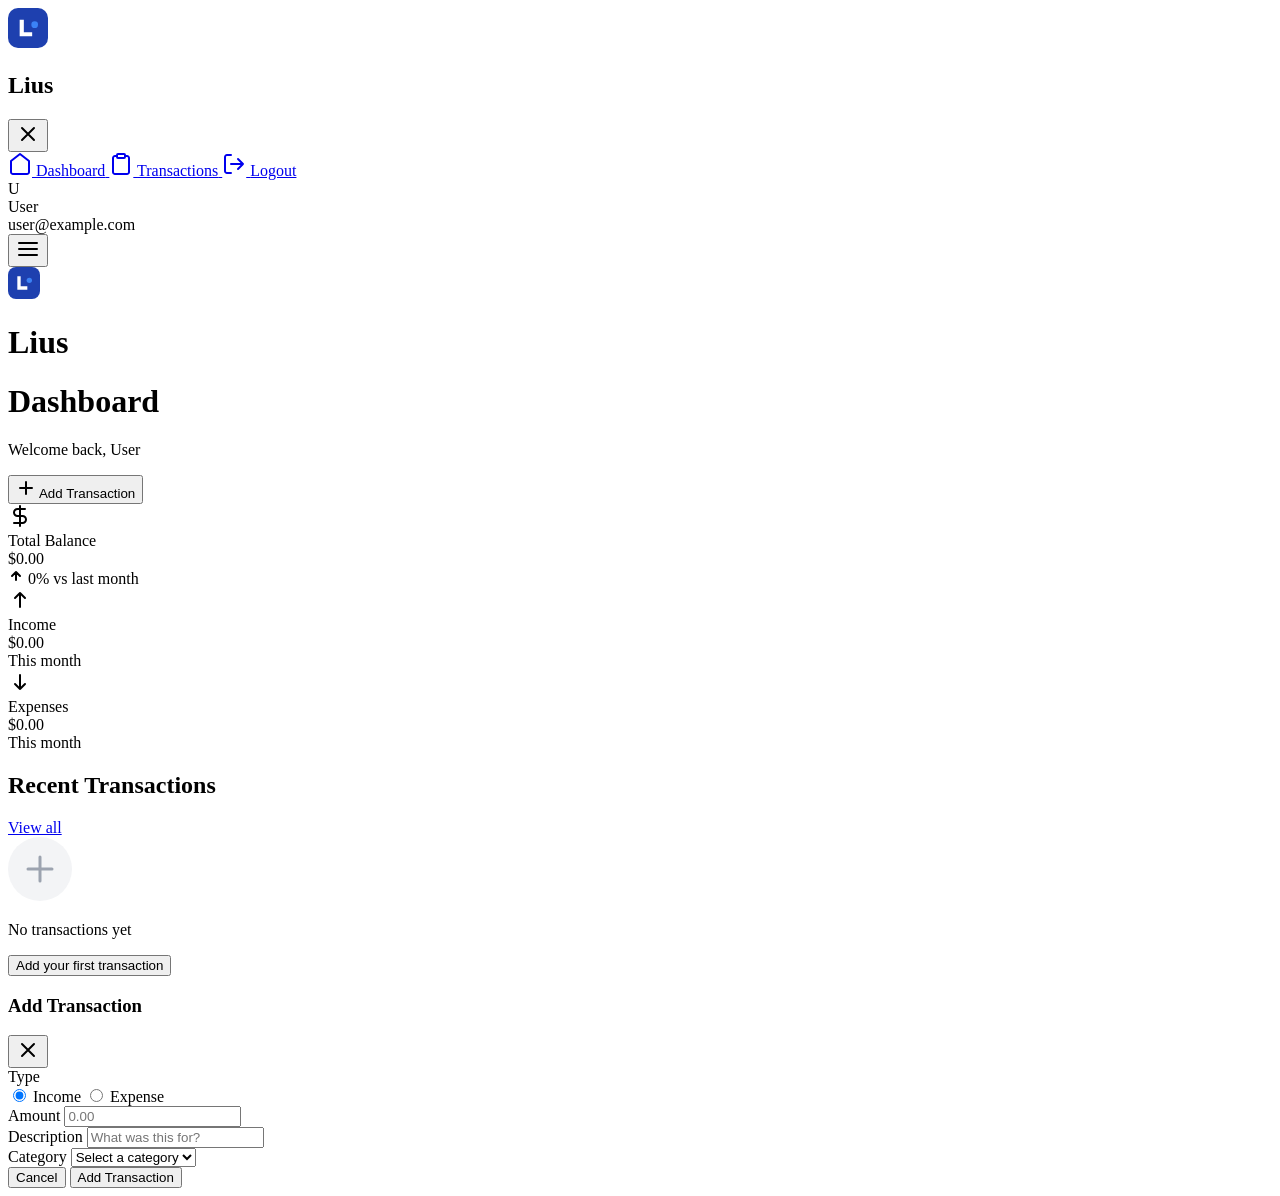
==== dashboard.html @ 4ce74816 "Add files via upload" ====
<!DOCTYPE html>
<html lang="en">
<head>
    <meta charset="UTF-8">
    <meta name="viewport" content="width=device-width, initial-scale=1.0">
    <title>Dashboard - Lius Finance</title>
    <link rel="preconnect" href="https://fonts.googleapis.com">
    <link rel="preconnect" href="https://fonts.gstatic.com" crossorigin>
    <link href="https://fonts.googleapis.com/css2?family=Lexend:wght@300;400;500;600;700&display=swap" rel="stylesheet">
    <link rel="stylesheet" href="css/style.css">
</head>
<body class="dashboard-page">
    <div class="dashboard-container">
        <!-- Sidebar -->
        <aside class="sidebar" id="sidebar">
            <div class="sidebar-header">
                <div class="logo-section">
                    <div class="logo">
                        <svg width="40" height="40" viewBox="0 0 48 48" fill="none" xmlns="http://www.w3.org/2000/svg">
                            <rect width="48" height="48" rx="12" fill="#1E40AF"/>
                            <path d="M14 34V14H19V29H29V34H14Z" fill="white"/>
                            <circle cx="32" cy="20" r="4" fill="#3B82F6"/>
                        </svg>
                    </div>
                    <h1 class="logo-text">Lius</h1>
                </div>
                <button class="sidebar-toggle" id="sidebarToggle">
                    <svg width="24" height="24" viewBox="0 0 24 24" fill="none">
                        <path d="M6 18L18 6M6 6L18 18" stroke="currentColor" stroke-width="2" stroke-linecap="round"/>
                    </svg>
                </button>
            </div>
            
            <nav class="sidebar-nav">
                <a href="dashboard.html" class="nav-item active">
                    <svg class="nav-icon" width="24" height="24" viewBox="0 0 24 24" fill="none">
                        <path d="M3 9L12 2L21 9V20C21 20.5304 20.7893 21.0391 20.4142 21.4142C20.0391 21.7893 19.5304 22 19 22H5C4.46957 22 3.96086 21.7893 3.58579 21.4142C3.21071 21.0391 3 20.5304 3 20V9Z" stroke="currentColor" stroke-width="2" stroke-linecap="round" stroke-linejoin="round"/>
                    </svg>
                    <span class="nav-text">Dashboard</span>
                </a>
                
                <a href="transactions.html" class="nav-item">
                    <svg class="nav-icon" width="24" height="24" viewBox="0 0 24 24" fill="none">
                        <path d="M16 4H18C18.5304 4 19.0391 4.21071 19.4142 4.58579C19.7893 4.96086 20 5.46957 20 6V20C20 20.5304 19.7893 21.0391 19.4142 21.4142C19.0391 21.7893 18.5304 22 18 22H6C5.46957 22 4.96086 21.7893 4.58579 21.4142C4.21071 21.0391 4 20.5304 4 20V6C4 5.46957 4.21071 4.96086 4.58579 4.58579C4.96086 4.21071 5.46957 4 6 4H8M9 2H15C15.5523 2 16 2.44772 16 3V5C16 5.55228 15.5523 6 15 6H9C8.44772 6 8 5.55228 8 5V3C8 2.44772 8.44772 2 9 2Z" stroke="currentColor" stroke-width="2" stroke-linecap="round" stroke-linejoin="round"/>
                    </svg>
                    <span class="nav-text">Transactions</span>
                </a>
                
                <a href="#" class="nav-item" id="logoutBtn">
                    <svg class="nav-icon" width="24" height="24" viewBox="0 0 24 24" fill="none">
                        <path d="M9 21H5C4.46957 21 3.96086 20.7893 3.58579 20.4142C3.21071 20.0391 3 19.5304 3 19V5C3 4.46957 3.21071 3.96086 3.58579 3.58579C3.96086 3.21071 4.46957 3 5 3H9M16 17L21 12M21 12L16 7M21 12H9" stroke="currentColor" stroke-width="2" stroke-linecap="round" stroke-linejoin="round"/>
                    </svg>
                    <span class="nav-text">Logout</span>
                </a>
            </nav>
            
            <div class="sidebar-footer">
                <div class="user-profile">
                    <div class="user-avatar" id="userAvatar">
                        <span id="userInitials">U</span>
                    </div>
                    <div class="user-info">
                        <div class="user-name" id="userName">User</div>
                        <div class="user-email" id="userEmail">user@example.com</div>
                    </div>
                </div>
            </div>
        </aside>
        
        <!-- Mobile Header -->
        <header class="mobile-header">
            <button class="mobile-menu-btn" id="mobileMenuBtn">
                <svg width="24" height="24" viewBox="0 0 24 24" fill="none">
                    <path d="M3 12H21M3 6H21M3 18H21" stroke="currentColor" stroke-width="2" stroke-linecap="round"/>
                </svg>
            </button>
            <div class="logo-section">
                <div class="logo">
                    <svg width="32" height="32" viewBox="0 0 48 48" fill="none" xmlns="http://www.w3.org/2000/svg">
                        <rect width="48" height="48" rx="12" fill="#1E40AF"/>
                        <path d="M14 34V14H19V29H29V34H14Z" fill="white"/>
                        <circle cx="32" cy="20" r="4" fill="#3B82F6"/>
                    </svg>
                </div>
                <h1 class="logo-text">Lius</h1>
            </div>
            <div style="width: 40px;"></div>
        </header>
        
        <!-- Main Content -->
        <main class="main-content">
            <div class="page-header">
                <div>
                    <h1 class="page-title">Dashboard</h1>
                    <p class="page-subtitle">Welcome back, <span id="dashboardUserName">User</span></p>
                </div>
                <button class="btn-primary" id="addTransactionBtn">
                    <svg width="20" height="20" viewBox="0 0 20 20" fill="none">
                        <path d="M10 4V16M4 10H16" stroke="currentColor" stroke-width="2" stroke-linecap="round"/>
                    </svg>
                    <span class="btn-text">Add Transaction</span>
                </button>
            </div>
            
            <!-- Summary Cards -->
            <div class="summary-grid">
                <div class="summary-card balance-card">
                    <div class="card-header">
                        <div class="card-icon-wrapper blue">
                            <svg width="24" height="24" viewBox="0 0 24 24" fill="none">
                                <path d="M12 2V22M17 5H9.5C8.57174 5 7.6815 5.36875 7.02513 6.02513C6.36875 6.6815 6 7.57174 6 8.5C6 9.42826 6.36875 10.3185 7.02513 10.9749C7.6815 11.6313 8.57174 12 9.5 12H14.5C15.4283 12 16.3185 12.3687 16.9749 13.0251C17.6313 13.6815 18 14.5717 18 15.5C18 16.4283 17.6313 17.3185 16.9749 17.9749C16.3185 18.6313 15.4283 19 14.5 19H6" stroke="currentColor" stroke-width="2" stroke-linecap="round" stroke-linejoin="round"/>
                            </svg>
                        </div>
                        <span class="card-label">Total Balance</span>
                    </div>
                    <div class="card-value" id="totalBalance">$0.00</div>
                    <div class="card-footer">
                        <span class="trend-indicator positive" id="balanceTrend">
                            <svg width="16" height="16" viewBox="0 0 16 16" fill="none">
                                <path d="M8 12V4M8 4L4 8M8 4L12 8" stroke="currentColor" stroke-width="2" stroke-linecap="round" stroke-linejoin="round"/>
                            </svg>
                            0%
                        </span>
                        <span class="card-footer-text">vs last month</span>
                    </div>
                </div>
                
                <div class="summary-card income-card">
                    <div class="card-header">
                        <div class="card-icon-wrapper green">
                            <svg width="24" height="24" viewBox="0 0 24 24" fill="none">
                                <path d="M12 5V19M12 5L7 10M12 5L17 10" stroke="currentColor" stroke-width="2" stroke-linecap="round" stroke-linejoin="round"/>
                            </svg>
                        </div>
                        <span class="card-label">Income</span>
                    </div>
                    <div class="card-value" id="totalIncome">$0.00</div>
                    <div class="card-footer">
                        <span class="card-footer-text">This month</span>
                    </div>
                </div>
                
                <div class="summary-card expense-card">
                    <div class="card-header">
                        <div class="card-icon-wrapper red">
                            <svg width="24" height="24" viewBox="0 0 24 24" fill="none">
                                <path d="M12 19V5M12 19L7 14M12 19L17 14" stroke="currentColor" stroke-width="2" stroke-linecap="round" stroke-linejoin="round"/>
                            </svg>
                        </div>
                        <span class="card-label">Expenses</span>
                    </div>
                    <div class="card-value" id="totalExpenses">$0.00</div>
                    <div class="card-footer">
                        <span class="card-footer-text">This month</span>
                    </div>
                </div>
            </div>
            
            <!-- Recent Transactions -->
            <div class="card">
                <div class="card-header-section">
                    <h2 class="card-title">Recent Transactions</h2>
                    <a href="transactions.html" class="link">View all</a>
                </div>
                <div class="transactions-list" id="recentTransactions">
                    <div class="empty-state">
                        <svg width="64" height="64" viewBox="0 0 64 64" fill="none">
                            <circle cx="32" cy="32" r="32" fill="#F3F4F6"/>
                            <path d="M32 20V44M20 32H44" stroke="#9CA3AF" stroke-width="3" stroke-linecap="round"/>
                        </svg>
                        <p>No transactions yet</p>
                        <button class="btn-secondary" onclick="document.getElementById('addTransactionBtn').click()">Add your first transaction</button>
                    </div>
                </div>
            </div>
        </main>
    </div>
    
    <!-- Add Transaction Modal -->
    <div class="modal" id="addTransactionModal">
        <div class="modal-content">
            <div class="modal-header">
                <h3 class="modal-title">Add Transaction</h3>
                <button class="modal-close" id="closeModalBtn">
                    <svg width="24" height="24" viewBox="0 0 24 24" fill="none">
                        <path d="M18 6L6 18M6 6L18 18" stroke="currentColor" stroke-width="2" stroke-linecap="round"/>
                    </svg>
                </button>
            </div>
            <form id="transactionForm" class="modal-form">
                <div class="form-group">
                    <label class="form-label">Type</label>
                    <div class="radio-group">
                        <label class="radio-label">
                            <input type="radio" name="type" value="income" checked>
                            <span class="radio-custom"></span>
                            <span>Income</span>
                        </label>
                        <label class="radio-label">
                            <input type="radio" name="type" value="expense">
                            <span class="radio-custom"></span>
                            <span>Expense</span>
                        </label>
                    </div>
                </div>
                
                <div class="form-group">
                    <label for="amount" class="form-label">Amount</label>
                    <input 
                        type="number" 
                        id="amount" 
                        class="form-input" 
                        placeholder="0.00"
                        step="0.01"
                        required
                    >
                </div>
                
                <div class="form-group">
                    <label for="description" class="form-label">Description</label>
                    <input 
                        type="text" 
                        id="description" 
                        class="form-input" 
                        placeholder="What was this for?"
                        required
                    >
                </div>
                
                <div class="form-group">
                    <label for="category" class="form-label">Category</label>
                    <select id="category" class="form-input" required>
                        <option value="">Select a category</option>
                        <option value="salary">Salary</option>
                        <option value="freelance">Freelance</option>
                        <option value="investment">Investment</option>
                        <option value="food">Food & Dining</option>
                        <option value="transport">Transportation</option>
                        <option value="shopping">Shopping</option>
                        <option value="bills">Bills & Utilities</option>
                        <option value="entertainment">Entertainment</option>
                        <option value="health">Health</option>
                        <option value="other">Other</option>
                    </select>
                </div>
                
                <div class="modal-footer">
                    <button type="button" class="btn-secondary" id="cancelBtn">Cancel</button>
                    <button type="submit" class="btn-primary">Add Transaction</button>
                </div>
            </form>
        </div>
    </div>
    
    <div id="toast" class="toast"></div>
    
    <script type="module" src="js/firebase.js"></script>
    <script type="module" src="js/dashboard.js"></script>
</body>
</html>
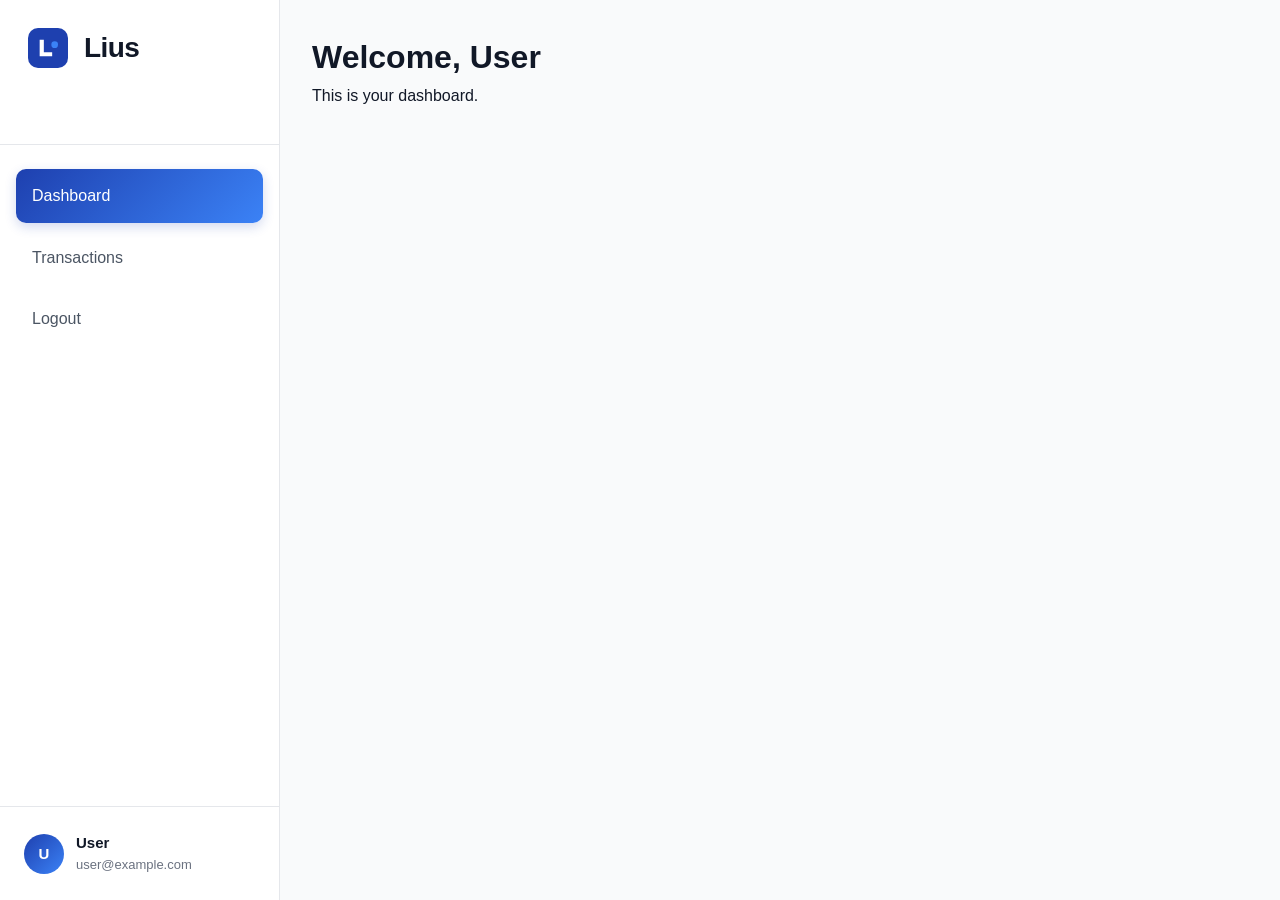
==== commit e49d6d00: "Update dashboard.html" ====
--- a/dashboard.html
+++ b/dashboard.html
@@ -33,23 +33,12 @@
             
             <nav class="sidebar-nav">
                 <a href="dashboard.html" class="nav-item active">
-                    <svg class="nav-icon" width="24" height="24" viewBox="0 0 24 24" fill="none">
-                        <path d="M3 9L12 2L21 9V20C21 20.5304 20.7893 21.0391 20.4142 21.4142C20.0391 21.7893 19.5304 22 19 22H5C4.46957 22 3.96086 21.7893 3.58579 21.4142C3.21071 21.0391 3 20.5304 3 20V9Z" stroke="currentColor" stroke-width="2" stroke-linecap="round" stroke-linejoin="round"/>
-                    </svg>
                     <span class="nav-text">Dashboard</span>
                 </a>
-                
                 <a href="transactions.html" class="nav-item">
-                    <svg class="nav-icon" width="24" height="24" viewBox="0 0 24 24" fill="none">
-                        <path d="M16 4H18C18.5304 4 19.0391 4.21071 19.4142 4.58579C19.7893 4.96086 20 5.46957 20 6V20C20 20.5304 19.7893 21.0391 19.4142 21.4142C19.0391 21.7893 18.5304 22 18 22H6C5.46957 22 4.96086 21.7893 4.58579 21.4142C4.21071 21.0391 4 20.5304 4 20V6C4 5.46957 4.21071 4.96086 4.58579 4.58579C4.96086 4.21071 5.46957 4 6 4H8M9 2H15C15.5523 2 16 2.44772 16 3V5C16 5.55228 15.5523 6 15 6H9C8.44772 6 8 5.55228 8 5V3C8 2.44772 8.44772 2 9 2Z" stroke="currentColor" stroke-width="2" stroke-linecap="round" stroke-linejoin="round"/>
-                    </svg>
                     <span class="nav-text">Transactions</span>
                 </a>
-                
                 <a href="#" class="nav-item" id="logoutBtn">
-                    <svg class="nav-icon" width="24" height="24" viewBox="0 0 24 24" fill="none">
-                        <path d="M9 21H5C4.46957 21 3.96086 20.7893 3.58579 20.4142C3.21071 20.0391 3 19.5304 3 19V5C3 4.46957 3.21071 3.96086 3.58579 3.58579C3.96086 3.21071 4.46957 3 5 3H9M16 17L21 12M21 12L16 7M21 12H9" stroke="currentColor" stroke-width="2" stroke-linecap="round" stroke-linejoin="round"/>
-                    </svg>
                     <span class="nav-text">Logout</span>
                 </a>
             </nav>
@@ -67,194 +56,19 @@
             </div>
         </aside>
         
-        <!-- Mobile Header -->
-        <header class="mobile-header">
-            <button class="mobile-menu-btn" id="mobileMenuBtn">
-                <svg width="24" height="24" viewBox="0 0 24 24" fill="none">
-                    <path d="M3 12H21M3 6H21M3 18H21" stroke="currentColor" stroke-width="2" stroke-linecap="round"/>
-                </svg>
-            </button>
-            <div class="logo-section">
-                <div class="logo">
-                    <svg width="32" height="32" viewBox="0 0 48 48" fill="none" xmlns="http://www.w3.org/2000/svg">
-                        <rect width="48" height="48" rx="12" fill="#1E40AF"/>
-                        <path d="M14 34V14H19V29H29V34H14Z" fill="white"/>
-                        <circle cx="32" cy="20" r="4" fill="#3B82F6"/>
-                    </svg>
-                </div>
-                <h1 class="logo-text">Lius</h1>
-            </div>
-            <div style="width: 40px;"></div>
-        </header>
-        
         <!-- Main Content -->
         <main class="main-content">
-            <div class="page-header">
-                <div>
-                    <h1 class="page-title">Dashboard</h1>
-                    <p class="page-subtitle">Welcome back, <span id="dashboardUserName">User</span></p>
-                </div>
-                <button class="btn-primary" id="addTransactionBtn">
-                    <svg width="20" height="20" viewBox="0 0 20 20" fill="none">
-                        <path d="M10 4V16M4 10H16" stroke="currentColor" stroke-width="2" stroke-linecap="round"/>
-                    </svg>
-                    <span class="btn-text">Add Transaction</span>
-                </button>
-            </div>
-            
-            <!-- Summary Cards -->
-            <div class="summary-grid">
-                <div class="summary-card balance-card">
-                    <div class="card-header">
-                        <div class="card-icon-wrapper blue">
-                            <svg width="24" height="24" viewBox="0 0 24 24" fill="none">
-                                <path d="M12 2V22M17 5H9.5C8.57174 5 7.6815 5.36875 7.02513 6.02513C6.36875 6.6815 6 7.57174 6 8.5C6 9.42826 6.36875 10.3185 7.02513 10.9749C7.6815 11.6313 8.57174 12 9.5 12H14.5C15.4283 12 16.3185 12.3687 16.9749 13.0251C17.6313 13.6815 18 14.5717 18 15.5C18 16.4283 17.6313 17.3185 16.9749 17.9749C16.3185 18.6313 15.4283 19 14.5 19H6" stroke="currentColor" stroke-width="2" stroke-linecap="round" stroke-linejoin="round"/>
-                            </svg>
-                        </div>
-                        <span class="card-label">Total Balance</span>
-                    </div>
-                    <div class="card-value" id="totalBalance">$0.00</div>
-                    <div class="card-footer">
-                        <span class="trend-indicator positive" id="balanceTrend">
-                            <svg width="16" height="16" viewBox="0 0 16 16" fill="none">
-                                <path d="M8 12V4M8 4L4 8M8 4L12 8" stroke="currentColor" stroke-width="2" stroke-linecap="round" stroke-linejoin="round"/>
-                            </svg>
-                            0%
-                        </span>
-                        <span class="card-footer-text">vs last month</span>
-                    </div>
-                </div>
-                
-                <div class="summary-card income-card">
-                    <div class="card-header">
-                        <div class="card-icon-wrapper green">
-                            <svg width="24" height="24" viewBox="0 0 24 24" fill="none">
-                                <path d="M12 5V19M12 5L7 10M12 5L17 10" stroke="currentColor" stroke-width="2" stroke-linecap="round" stroke-linejoin="round"/>
-                            </svg>
-                        </div>
-                        <span class="card-label">Income</span>
-                    </div>
-                    <div class="card-value" id="totalIncome">$0.00</div>
-                    <div class="card-footer">
-                        <span class="card-footer-text">This month</span>
-                    </div>
-                </div>
-                
-                <div class="summary-card expense-card">
-                    <div class="card-header">
-                        <div class="card-icon-wrapper red">
-                            <svg width="24" height="24" viewBox="0 0 24 24" fill="none">
-                                <path d="M12 19V5M12 19L7 14M12 19L17 14" stroke="currentColor" stroke-width="2" stroke-linecap="round" stroke-linejoin="round"/>
-                            </svg>
-                        </div>
-                        <span class="card-label">Expenses</span>
-                    </div>
-                    <div class="card-value" id="totalExpenses">$0.00</div>
-                    <div class="card-footer">
-                        <span class="card-footer-text">This month</span>
-                    </div>
-                </div>
-            </div>
-            
-            <!-- Recent Transactions -->
-            <div class="card">
-                <div class="card-header-section">
-                    <h2 class="card-title">Recent Transactions</h2>
-                    <a href="transactions.html" class="link">View all</a>
-                </div>
-                <div class="transactions-list" id="recentTransactions">
-                    <div class="empty-state">
-                        <svg width="64" height="64" viewBox="0 0 64 64" fill="none">
-                            <circle cx="32" cy="32" r="32" fill="#F3F4F6"/>
-                            <path d="M32 20V44M20 32H44" stroke="#9CA3AF" stroke-width="3" stroke-linecap="round"/>
-                        </svg>
-                        <p>No transactions yet</p>
-                        <button class="btn-secondary" onclick="document.getElementById('addTransactionBtn').click()">Add your first transaction</button>
-                    </div>
-                </div>
-            </div>
+            <h1>Welcome, <span id="dashboardUserName">User</span></h1>
+            <p>This is your dashboard.</p>
         </main>
-    </div>
-    
-    <!-- Add Transaction Modal -->
-    <div class="modal" id="addTransactionModal">
-        <div class="modal-content">
-            <div class="modal-header">
-                <h3 class="modal-title">Add Transaction</h3>
-                <button class="modal-close" id="closeModalBtn">
-                    <svg width="24" height="24" viewBox="0 0 24 24" fill="none">
-                        <path d="M18 6L6 18M6 6L18 18" stroke="currentColor" stroke-width="2" stroke-linecap="round"/>
-                    </svg>
-                </button>
-            </div>
-            <form id="transactionForm" class="modal-form">
-                <div class="form-group">
-                    <label class="form-label">Type</label>
-                    <div class="radio-group">
-                        <label class="radio-label">
-                            <input type="radio" name="type" value="income" checked>
-                            <span class="radio-custom"></span>
-                            <span>Income</span>
-                        </label>
-                        <label class="radio-label">
-                            <input type="radio" name="type" value="expense">
-                            <span class="radio-custom"></span>
-                            <span>Expense</span>
-                        </label>
-                    </div>
-                </div>
-                
-                <div class="form-group">
-                    <label for="amount" class="form-label">Amount</label>
-                    <input 
-                        type="number" 
-                        id="amount" 
-                        class="form-input" 
-                        placeholder="0.00"
-                        step="0.01"
-                        required
-                    >
-                </div>
-                
-                <div class="form-group">
-                    <label for="description" class="form-label">Description</label>
-                    <input 
-                        type="text" 
-                        id="description" 
-                        class="form-input" 
-                        placeholder="What was this for?"
-                        required
-                    >
-                </div>
-                
-                <div class="form-group">
-                    <label for="category" class="form-label">Category</label>
-                    <select id="category" class="form-input" required>
-                        <option value="">Select a category</option>
-                        <option value="salary">Salary</option>
-                        <option value="freelance">Freelance</option>
-                        <option value="investment">Investment</option>
-                        <option value="food">Food & Dining</option>
-                        <option value="transport">Transportation</option>
-                        <option value="shopping">Shopping</option>
-                        <option value="bills">Bills & Utilities</option>
-                        <option value="entertainment">Entertainment</option>
-                        <option value="health">Health</option>
-                        <option value="other">Other</option>
-                    </select>
-                </div>
-                
-                <div class="modal-footer">
-                    <button type="button" class="btn-secondary" id="cancelBtn">Cancel</button>
-                    <button type="submit" class="btn-primary">Add Transaction</button>
-                </div>
-            </form>
-        </div>
     </div>
     
     <div id="toast" class="toast"></div>
     
-    <script type="module" src="js/firebase.js"></script>
+    <!-- REMOVE Firebase -->
+    <!-- <script type="module" src="js/firebase.js"></script> -->
+
+    <!-- LocalStorage dashboard script -->
     <script type="module" src="js/dashboard.js"></script>
 </body>
 </html>
--- a/css/style.css
+++ b/css/style.css
@@ -0,0 +1,1188 @@
+:root {
+    --primary: #1E40AF;
+    --primary-dark: #1E3A8A;
+    --accent: #3B82F6;
+    --accent-light: #60A5FA;
+    --white: #FFFFFF;
+    --gray-50: #F9FAFB;
+    --gray-100: #F3F4F6;
+    --gray-200: #E5E7EB;
+    --gray-300: #D1D5DB;
+    --gray-400: #9CA3AF;
+    --gray-500: #6B7280;
+    --gray-600: #4B5563;
+    --gray-700: #374151;
+    --gray-800: #1F2937;
+    --gray-900: #111827;
+    --green: #10B981;
+    --green-light: #D1FAE5;
+    --red: #EF4444;
+    --red-light: #FEE2E2;
+    --success: #10B981;
+    --error: #EF4444;
+    --warning: #F59E0B;
+}
+
+* {
+    margin: 0;
+    padding: 0;
+    box-sizing: border-box;
+}
+
+body {
+    font-family: 'Lexend', -apple-system, BlinkMacSystemFont, 'Segoe UI', sans-serif;
+    background-color: var(--gray-50);
+    color: var(--gray-900);
+    line-height: 1.6;
+    -webkit-font-smoothing: antialiased;
+    -moz-osx-font-smoothing: grayscale;
+}
+
+/* ===== AUTH PAGES ===== */
+.auth-page {
+    min-height: 100vh;
+    background: var(--white);
+}
+
+.auth-container {
+    display: grid;
+    grid-template-columns: 1fr 1fr;
+    min-height: 100vh;
+}
+
+.auth-left {
+    display: flex;
+    align-items: center;
+    justify-content: center;
+    padding: 2rem;
+    background: var(--white);
+}
+
+.auth-content {
+    width: 100%;
+    max-width: 440px;
+}
+
+.logo-section {
+    display: flex;
+    align-items: center;
+    gap: 0.75rem;
+    margin-bottom: 3rem;
+}
+
+.logo {
+    width: 48px;
+    height: 48px;
+    border-radius: 12px;
+    display: flex;
+    align-items: center;
+    justify-content: center;
+    animation: fadeInScale 0.5s ease-out;
+}
+
+.logo-text {
+    font-size: 1.75rem;
+    font-weight: 700;
+    color: var(--gray-900);
+    letter-spacing: -0.02em;
+}
+
+.auth-form-wrapper {
+    animation: fadeInUp 0.6s ease-out 0.1s both;
+}
+
+.auth-title {
+    font-size: 2rem;
+    font-weight: 700;
+    color: var(--gray-900);
+    margin-bottom: 0.5rem;
+    letter-spacing: -0.02em;
+}
+
+.auth-subtitle {
+    font-size: 1rem;
+    color: var(--gray-600);
+    margin-bottom: 2rem;
+}
+
+.auth-form {
+    display: flex;
+    flex-direction: column;
+    gap: 1.25rem;
+}
+
+.form-group {
+    display: flex;
+    flex-direction: column;
+    gap: 0.5rem;
+}
+
+.form-label {
+    font-size: 0.875rem;
+    font-weight: 500;
+    color: var(--gray-700);
+}
+
+.form-input {
+    width: 100%;
+    padding: 0.75rem 1rem;
+    font-size: 1rem;
+    font-family: 'Lexend', sans-serif;
+    border: 2px solid var(--gray-200);
+    border-radius: 10px;
+    background: var(--white);
+    color: var(--gray-900);
+    transition: all 0.2s ease;
+}
+
+.form-input:focus {
+    outline: none;
+    border-color: var(--accent);
+    box-shadow: 0 0 0 3px rgba(59, 130, 246, 0.1);
+}
+
+.form-input::placeholder {
+    color: var(--gray-400);
+}
+
+.form-hint {
+    font-size: 0.813rem;
+    color: var(--gray-500);
+}
+
+select.form-input {
+    cursor: pointer;
+    appearance: none;
+    background-image: url("data:image/svg+xml,%3Csvg width='12' height='8' viewBox='0 0 12 8' fill='none' xmlns='http://www.w3.org/2000/svg'%3E%3Cpath d='M1 1.5L6 6.5L11 1.5' stroke='%236B7280' stroke-width='2' stroke-linecap='round' stroke-linejoin='round'/%3E%3C/svg%3E");
+    background-repeat: no-repeat;
+    background-position: right 1rem center;
+    padding-right: 2.5rem;
+}
+
+.btn-primary {
+    display: flex;
+    align-items: center;
+    justify-content: center;
+    gap: 0.5rem;
+    padding: 0.875rem 1.5rem;
+    font-size: 1rem;
+    font-weight: 600;
+    font-family: 'Lexend', sans-serif;
+    color: var(--white);
+    background: var(--primary);
+    border: none;
+    border-radius: 10px;
+    cursor: pointer;
+    transition: all 0.2s ease;
+    box-shadow: 0 1px 3px rgba(0, 0, 0, 0.1);
+}
+
+.btn-primary:hover {
+    background: var(--primary-dark);
+    transform: translateY(-1px);
+    box-shadow: 0 4px 12px rgba(30, 64, 175, 0.3);
+}
+
+.btn-primary:active {
+    transform: translateY(0);
+}
+
+.btn-secondary {
+    display: flex;
+    align-items: center;
+    justify-content: center;
+    gap: 0.5rem;
+    padding: 0.875rem 1.5rem;
+    font-size: 1rem;
+    font-weight: 600;
+    font-family: 'Lexend', sans-serif;
+    color: var(--gray-700);
+    background: var(--white);
+    border: 2px solid var(--gray-200);
+    border-radius: 10px;
+    cursor: pointer;
+    transition: all 0.2s ease;
+}
+
+.btn-secondary:hover {
+    background: var(--gray-50);
+    border-color: var(--gray-300);
+}
+
+.btn-full {
+    width: 100%;
+    margin-top: 0.5rem;
+}
+
+.btn-icon {
+    transition: transform 0.2s ease;
+}
+
+.btn-primary:hover .btn-icon {
+    transform: translateX(2px);
+}
+
+.auth-footer {
+    margin-top: 2rem;
+    text-align: center;
+    font-size: 0.938rem;
+    color: var(--gray-600);
+}
+
+.auth-link {
+    color: var(--primary);
+    font-weight: 600;
+    text-decoration: none;
+    transition: color 0.2s ease;
+}
+
+.auth-link:hover {
+    color: var(--accent);
+}
+
+.auth-right {
+    position: relative;
+    background: linear-gradient(135deg, var(--primary) 0%, var(--accent) 100%);
+    overflow: hidden;
+    display: flex;
+    align-items: center;
+    justify-content: center;
+}
+
+.auth-visual {
+    position: relative;
+    width: 100%;
+    height: 100%;
+    display: flex;
+    align-items: center;
+    justify-content: center;
+}
+
+.floating-card {
+    position: absolute;
+    background: rgba(255, 255, 255, 0.15);
+    backdrop-filter: blur(10px);
+    border: 1px solid rgba(255, 255, 255, 0.2);
+    border-radius: 16px;
+    padding: 1.5rem;
+    display: flex;
+    align-items: center;
+    gap: 1rem;
+    animation: float 6s ease-in-out infinite;
+}
+
+.card-1 {
+    top: 15%;
+    left: 10%;
+    animation-delay: 0s;
+}
+
+.card-2 {
+    top: 45%;
+    right: 15%;
+    animation-delay: 2s;
+}
+
+.card-3 {
+    bottom: 20%;
+    left: 15%;
+    animation-delay: 4s;
+}
+
+.card-icon {
+    font-size: 2rem;
+}
+
+.card-content {
+    display: flex;
+    flex-direction: column;
+    gap: 0.25rem;
+}
+
+.card-label {
+    font-size: 0.813rem;
+    color: rgba(255, 255, 255, 0.8);
+    font-weight: 500;
+}
+
+.card-value {
+    font-size: 1.5rem;
+    font-weight: 700;
+    color: var(--white);
+}
+
+.gradient-orb {
+    position: absolute;
+    border-radius: 50%;
+    filter: blur(80px);
+    opacity: 0.4;
+}
+
+.orb-1 {
+    width: 400px;
+    height: 400px;
+    background: radial-gradient(circle, rgba(255, 255, 255, 0.3) 0%, transparent 70%);
+    top: -10%;
+    right: -10%;
+    animation: pulse 8s ease-in-out infinite;
+}
+
+.orb-2 {
+    width: 300px;
+    height: 300px;
+    background: radial-gradient(circle, rgba(255, 255, 255, 0.2) 0%, transparent 70%);
+    bottom: -5%;
+    left: -5%;
+    animation: pulse 8s ease-in-out infinite;
+    animation-delay: 4s;
+}
+
+/* ===== DASHBOARD ===== */
+.dashboard-page {
+    background: var(--gray-50);
+}
+
+.dashboard-container {
+    display: flex;
+    min-height: 100vh;
+}
+
+.sidebar {
+    width: 280px;
+    background: var(--white);
+    border-right: 1px solid var(--gray-200);
+    display: flex;
+    flex-direction: column;
+    position: fixed;
+    height: 100vh;
+    transition: transform 0.3s ease;
+    z-index: 1000;
+}
+
+.sidebar-header {
+    padding: 1.5rem;
+    border-bottom: 1px solid var(--gray-200);
+    display: flex;
+    align-items: center;
+    justify-content: space-between;
+}
+
+.sidebar-toggle {
+    display: none;
+    background: none;
+    border: none;
+    cursor: pointer;
+    padding: 0.5rem;
+    color: var(--gray-600);
+    transition: color 0.2s ease;
+}
+
+.sidebar-toggle:hover {
+    color: var(--gray-900);
+}
+
+.sidebar-nav {
+    flex: 1;
+    padding: 1.5rem 1rem;
+    display: flex;
+    flex-direction: column;
+    gap: 0.5rem;
+}
+
+.nav-item {
+    display: flex;
+    align-items: center;
+    gap: 0.75rem;
+    padding: 0.875rem 1rem;
+    color: var(--gray-600);
+    text-decoration: none;
+    border-radius: 10px;
+    font-weight: 500;
+    transition: all 0.2s ease;
+}
+
+.nav-item:hover {
+    background: var(--gray-50);
+    color: var(--gray-900);
+}
+
+.nav-item.active {
+    background: linear-gradient(135deg, var(--primary) 0%, var(--accent) 100%);
+    color: var(--white);
+    box-shadow: 0 4px 12px rgba(30, 64, 175, 0.2);
+}
+
+.nav-icon {
+    width: 24px;
+    height: 24px;
+    stroke-width: 2;
+}
+
+.sidebar-footer {
+    padding: 1.5rem;
+    border-top: 1px solid var(--gray-200);
+}
+
+.user-profile {
+    display: flex;
+    align-items: center;
+    gap: 0.75rem;
+}
+
+.user-avatar {
+    width: 40px;
+    height: 40px;
+    border-radius: 50%;
+    background: linear-gradient(135deg, var(--primary) 0%, var(--accent) 100%);
+    display: flex;
+    align-items: center;
+    justify-content: center;
+    color: var(--white);
+    font-weight: 600;
+    font-size: 0.938rem;
+}
+
+.user-info {
+    flex: 1;
+    overflow: hidden;
+}
+
+.user-name {
+    font-weight: 600;
+    font-size: 0.938rem;
+    color: var(--gray-900);
+    white-space: nowrap;
+    overflow: hidden;
+    text-overflow: ellipsis;
+}
+
+.user-email {
+    font-size: 0.813rem;
+    color: var(--gray-500);
+    white-space: nowrap;
+    overflow: hidden;
+    text-overflow: ellipsis;
+}
+
+.mobile-header {
+    display: none;
+    background: var(--white);
+    border-bottom: 1px solid var(--gray-200);
+    padding: 1rem 1.5rem;
+    align-items: center;
+    justify-content: space-between;
+    position: sticky;
+    top: 0;
+    z-index: 999;
+}
+
+.mobile-menu-btn {
+    background: none;
+    border: none;
+    cursor: pointer;
+    padding: 0.5rem;
+    color: var(--gray-600);
+    display: flex;
+    align-items: center;
+    justify-content: center;
+}
+
+.main-content {
+    flex: 1;
+    margin-left: 280px;
+    padding: 2rem;
+    animation: fadeIn 0.4s ease-out;
+}
+
+.page-header {
+    display: flex;
+    align-items: center;
+    justify-content: space-between;
+    margin-bottom: 2rem;
+}
+
+.page-title {
+    font-size: 2rem;
+    font-weight: 700;
+    color: var(--gray-900);
+    letter-spacing: -0.02em;
+    margin-bottom: 0.25rem;
+}
+
+.page-subtitle {
+    font-size: 1rem;
+    color: var(--gray-600);
+}
+
+.summary-grid {
+    display: grid;
+    grid-template-columns: repeat(auto-fit, minmax(280px, 1fr));
+    gap: 1.5rem;
+    margin-bottom: 2rem;
+}
+
+.summary-card {
+    background: var(--white);
+    border-radius: 16px;
+    padding: 1.5rem;
+    box-shadow: 0 1px 3px rgba(0, 0, 0, 0.05);
+    transition: all 0.2s ease;
+    animation: fadeInUp 0.5s ease-out both;
+}
+
+.summary-card:nth-child(1) {
+    animation-delay: 0.1s;
+}
+
+.summary-card:nth-child(2) {
+    animation-delay: 0.2s;
+}
+
+.summary-card:nth-child(3) {
+    animation-delay: 0.3s;
+}
+
+.summary-card:hover {
+    transform: translateY(-4px);
+    box-shadow: 0 8px 24px rgba(0, 0, 0, 0.1);
+}
+
+.card-header {
+    display: flex;
+    align-items: center;
+    justify-content: space-between;
+    margin-bottom: 1rem;
+}
+
+.card-icon-wrapper {
+    width: 48px;
+    height: 48px;
+    border-radius: 12px;
+    display: flex;
+    align-items: center;
+    justify-content: center;
+    color: var(--white);
+}
+
+.card-icon-wrapper.blue {
+    background: linear-gradient(135deg, var(--primary) 0%, var(--accent) 100%);
+}
+
+.card-icon-wrapper.green {
+    background: linear-gradient(135deg, #059669 0%, var(--green) 100%);
+}
+
+.card-icon-wrapper.red {
+    background: linear-gradient(135deg, #DC2626 0%, var(--red) 100%);
+}
+
+.card-label {
+    font-size: 0.875rem;
+    font-weight: 500;
+    color: var(--gray-600);
+    text-transform: uppercase;
+    letter-spacing: 0.05em;
+}
+
+.card-value {
+    font-size: 2rem;
+    font-weight: 700;
+    color: var(--gray-900);
+    margin-bottom: 0.75rem;
+    letter-spacing: -0.02em;
+}
+
+.card-footer {
+    display: flex;
+    align-items: center;
+    gap: 0.5rem;
+}
+
+.trend-indicator {
+    display: flex;
+    align-items: center;
+    gap: 0.25rem;
+    font-size: 0.875rem;
+    font-weight: 600;
+    padding: 0.25rem 0.5rem;
+    border-radius: 6px;
+}
+
+.trend-indicator.positive {
+    color: var(--green);
+    background: var(--green-light);
+}
+
+.trend-indicator.negative {
+    color: var(--red);
+    background: var(--red-light);
+}
+
+.card-footer-text {
+    font-size: 0.875rem;
+    color: var(--gray-500);
+}
+
+.card {
+    background: var(--white);
+    border-radius: 16px;
+    padding: 1.5rem;
+    box-shadow: 0 1px 3px rgba(0, 0, 0, 0.05);
+    animation: fadeInUp 0.5s ease-out 0.4s both;
+}
+
+.card-header-section {
+    display: flex;
+    align-items: center;
+    justify-content: space-between;
+    margin-bottom: 1.5rem;
+    padding-bottom: 1rem;
+    border-bottom: 1px solid var(--gray-100);
+}
+
+.card-title {
+    font-size: 1.25rem;
+    font-weight: 700;
+    color: var(--gray-900);
+}
+
+.link {
+    color: var(--primary);
+    font-weight: 600;
+    text-decoration: none;
+    font-size: 0.938rem;
+    transition: color 0.2s ease;
+}
+
+.link:hover {
+    color: var(--accent);
+}
+
+.transactions-list {
+    display: flex;
+    flex-direction: column;
+    gap: 0.75rem;
+}
+
+.transaction-item {
+    display: flex;
+    align-items: center;
+    justify-content: space-between;
+    padding: 1rem;
+    border-radius: 10px;
+    background: var(--gray-50);
+    transition: all 0.2s ease;
+}
+
+.transaction-item:hover {
+    background: var(--gray-100);
+}
+
+.transaction-info {
+    display: flex;
+    align-items: center;
+    gap: 1rem;
+}
+
+.transaction-icon {
+    width: 40px;
+    height: 40px;
+    border-radius: 10px;
+    display: flex;
+    align-items: center;
+    justify-content: center;
+    font-size: 1.25rem;
+}
+
+.transaction-icon.income {
+    background: var(--green-light);
+}
+
+.transaction-icon.expense {
+    background: var(--red-light);
+}
+
+.transaction-details {
+    display: flex;
+    flex-direction: column;
+    gap: 0.25rem;
+}
+
+.transaction-description {
+    font-weight: 600;
+    color: var(--gray-900);
+}
+
+.transaction-meta {
+    font-size: 0.813rem;
+    color: var(--gray-500);
+}
+
+.transaction-amount {
+    font-weight: 700;
+    font-size: 1.125rem;
+}
+
+.transaction-amount.income {
+    color: var(--green);
+}
+
+.transaction-amount.expense {
+    color: var(--red);
+}
+
+.empty-state {
+    display: flex;
+    flex-direction: column;
+    align-items: center;
+    justify-content: center;
+    padding: 3rem 1rem;
+    text-align: center;
+}
+
+.empty-state svg {
+    margin-bottom: 1rem;
+}
+
+.empty-state p {
+    color: var(--gray-600);
+    margin-bottom: 1rem;
+    font-size: 1rem;
+}
+
+/* ===== FILTER BAR ===== */
+.filter-bar {
+    margin-bottom: 1.5rem;
+    animation: fadeInUp 0.5s ease-out 0.2s both;
+}
+
+.filter-group {
+    display: flex;
+    gap: 1rem;
+    flex-wrap: wrap;
+}
+
+.filter-select {
+    min-width: 200px;
+}
+
+/* ===== TRANSACTIONS TABLE ===== */
+.table-container {
+    overflow-x: auto;
+}
+
+.transactions-table {
+    width: 100%;
+    border-collapse: collapse;
+}
+
+.transactions-table thead {
+    background: var(--gray-50);
+}
+
+.transactions-table th {
+    padding: 1rem;
+    text-align: left;
+    font-size: 0.813rem;
+    font-weight: 600;
+    color: var(--gray-600);
+    text-transform: uppercase;
+    letter-spacing: 0.05em;
+    border-bottom: 1px solid var(--gray-200);
+}
+
+.transactions-table td {
+    padding: 1rem;
+    border-bottom: 1px solid var(--gray-100);
+    color: var(--gray-700);
+}
+
+.transactions-table tbody tr {
+    transition: background 0.2s ease;
+}
+
+.transactions-table tbody tr:hover {
+    background: var(--gray-50);
+}
+
+.type-badge {
+    display: inline-flex;
+    align-items: center;
+    padding: 0.25rem 0.75rem;
+    border-radius: 6px;
+    font-size: 0.813rem;
+    font-weight: 600;
+}
+
+.type-badge.income {
+    background: var(--green-light);
+    color: var(--green);
+}
+
+.type-badge.expense {
+    background: var(--red-light);
+    color: var(--red);
+}
+
+.category-badge {
+    display: inline-block;
+    padding: 0.25rem 0.75rem;
+    border-radius: 6px;
+    font-size: 0.813rem;
+    font-weight: 500;
+    background: var(--gray-100);
+    color: var(--gray-700);
+    text-transform: capitalize;
+}
+
+.amount-cell {
+    font-weight: 700;
+    font-size: 1rem;
+}
+
+.amount-cell.income {
+    color: var(--green);
+}
+
+.amount-cell.expense {
+    color: var(--red);
+}
+
+.action-btn {
+    background: none;
+    border: none;
+    cursor: pointer;
+    padding: 0.5rem;
+    color: var(--gray-400);
+    transition: color 0.2s ease;
+}
+
+.action-btn:hover {
+    color: var(--red);
+}
+
+.empty-state-row td {
+    padding: 0;
+}
+
+/* ===== MODAL ===== */
+.modal {
+    display: none;
+    position: fixed;
+    top: 0;
+    left: 0;
+    width: 100%;
+    height: 100%;
+    background: rgba(0, 0, 0, 0.5);
+    backdrop-filter: blur(4px);
+    z-index: 2000;
+    align-items: center;
+    justify-content: center;
+    animation: fadeIn 0.2s ease-out;
+}
+
+.modal.active {
+    display: flex;
+}
+
+.modal-content {
+    background: var(--white);
+    border-radius: 16px;
+    width: 90%;
+    max-width: 500px;
+    max-height: 90vh;
+    overflow-y: auto;
+    animation: slideUp 0.3s ease-out;
+}
+
+.modal-header {
+    display: flex;
+    align-items: center;
+    justify-content: space-between;
+    padding: 1.5rem;
+    border-bottom: 1px solid var(--gray-200);
+}
+
+.modal-title {
+    font-size: 1.25rem;
+    font-weight: 700;
+    color: var(--gray-900);
+}
+
+.modal-close {
+    background: none;
+    border: none;
+    cursor: pointer;
+    padding: 0.5rem;
+    color: var(--gray-400);
+    transition: color 0.2s ease;
+}
+
+.modal-close:hover {
+    color: var(--gray-900);
+}
+
+.modal-form {
+    padding: 1.5rem;
+    display: flex;
+    flex-direction: column;
+    gap: 1.25rem;
+}
+
+.radio-group {
+    display: flex;
+    gap: 1rem;
+}
+
+.radio-label {
+    flex: 1;
+    display: flex;
+    align-items: center;
+    gap: 0.5rem;
+    padding: 0.875rem 1rem;
+    border: 2px solid var(--gray-200);
+    border-radius: 10px;
+    cursor: pointer;
+    transition: all 0.2s ease;
+}
+
+.radio-label:hover {
+    border-color: var(--accent);
+    background: var(--gray-50);
+}
+
+.radio-label input[type="radio"] {
+    display: none;
+}
+
+.radio-custom {
+    width: 20px;
+    height: 20px;
+    border: 2px solid var(--gray-300);
+    border-radius: 50%;
+    position: relative;
+    transition: all 0.2s ease;
+}
+
+.radio-label input[type="radio"]:checked ~ .radio-custom {
+    border-color: var(--primary);
+    background: var(--primary);
+}
+
+.radio-label input[type="radio"]:checked ~ .radio-custom::after {
+    content: '';
+    position: absolute;
+    top: 50%;
+    left: 50%;
+    transform: translate(-50%, -50%);
+    width: 8px;
+    height: 8px;
+    border-radius: 50%;
+    background: var(--white);
+}
+
+.radio-label input[type="radio"]:checked ~ span:last-child {
+    font-weight: 600;
+    color: var(--primary);
+}
+
+.modal-footer {
+    display: flex;
+    gap: 1rem;
+    padding: 1.5rem;
+    border-top: 1px solid var(--gray-200);
+}
+
+.modal-footer button {
+    flex: 1;
+}
+
+/* ===== TOAST ===== */
+.toast {
+    position: fixed;
+    bottom: 2rem;
+    right: 2rem;
+    background: var(--gray-900);
+    color: var(--white);
+    padding: 1rem 1.5rem;
+    border-radius: 10px;
+    box-shadow: 0 8px 24px rgba(0, 0, 0, 0.2);
+    opacity: 0;
+    transform: translateY(20px);
+    transition: all 0.3s ease;
+    pointer-events: none;
+    z-index: 3000;
+    max-width: 400px;
+}
+
+.toast.show {
+    opacity: 1;
+    transform: translateY(0);
+    pointer-events: auto;
+}
+
+.toast.success {
+    background: var(--green);
+}
+
+.toast.error {
+    background: var(--red);
+}
+
+/* ===== ANIMATIONS ===== */
+@keyframes fadeIn {
+    from {
+        opacity: 0;
+    }
+    to {
+        opacity: 1;
+    }
+}
+
+@keyframes fadeInUp {
+    from {
+        opacity: 0;
+        transform: translateY(20px);
+    }
+    to {
+        opacity: 1;
+        transform: translateY(0);
+    }
+}
+
+@keyframes fadeInScale {
+    from {
+        opacity: 0;
+        transform: scale(0.9);
+    }
+    to {
+        opacity: 1;
+        transform: scale(1);
+    }
+}
+
+@keyframes slideUp {
+    from {
+        transform: translateY(40px);
+        opacity: 0;
+    }
+    to {
+        transform: translateY(0);
+        opacity: 1;
+    }
+}
+
+@keyframes float {
+    0%, 100% {
+        transform: translateY(0);
+    }
+    50% {
+        transform: translateY(-20px);
+    }
+}
+
+@keyframes pulse {
+    0%, 100% {
+        opacity: 0.4;
+        transform: scale(1);
+    }
+    50% {
+        opacity: 0.6;
+        transform: scale(1.1);
+    }
+}
+
+/* ===== RESPONSIVE ===== */
+@media (max-width: 1024px) {
+    .auth-container {
+        grid-template-columns: 1fr;
+    }
+    
+    .auth-right {
+        display: none;
+    }
+}
+
+@media (max-width: 768px) {
+    .sidebar {
+        transform: translateX(-100%);
+    }
+    
+    .sidebar.active {
+        transform: translateX(0);
+    }
+    
+    .sidebar-toggle {
+        display: block;
+    }
+    
+    .mobile-header {
+        display: flex;
+    }
+    
+    .main-content {
+        margin-left: 0;
+        padding: 1.5rem 1rem;
+    }
+    
+    .page-header {
+        flex-direction: column;
+        align-items: flex-start;
+        gap: 1rem;
+    }
+    
+    .page-header .btn-primary {
+        width: 100%;
+    }
+    
+    .summary-grid {
+        grid-template-columns: 1fr;
+    }
+    
+    .filter-group {
+        flex-direction: column;
+    }
+    
+    .filter-select {
+        width: 100%;
+        min-width: 0;
+    }
+    
+    .transactions-table {
+        font-size: 0.875rem;
+    }
+    
+    .transactions-table th,
+    .transactions-table td {
+        padding: 0.75rem 0.5rem;
+    }
+    
+    .toast {
+        right: 1rem;
+        left: 1rem;
+        bottom: 1rem;
+    }
+}
+
+@media (max-width: 480px) {
+    .auth-content {
+        max-width: 100%;
+    }
+    
+    .auth-title {
+        font-size: 1.5rem;
+    }
+    
+    .page-title {
+        font-size: 1.5rem;
+    }
+    
+    .card-value {
+        font-size: 1.5rem;
+    }
+    
+    .modal-content {
+        width: 95%;
+        max-height: 95vh;
+    }
+}
